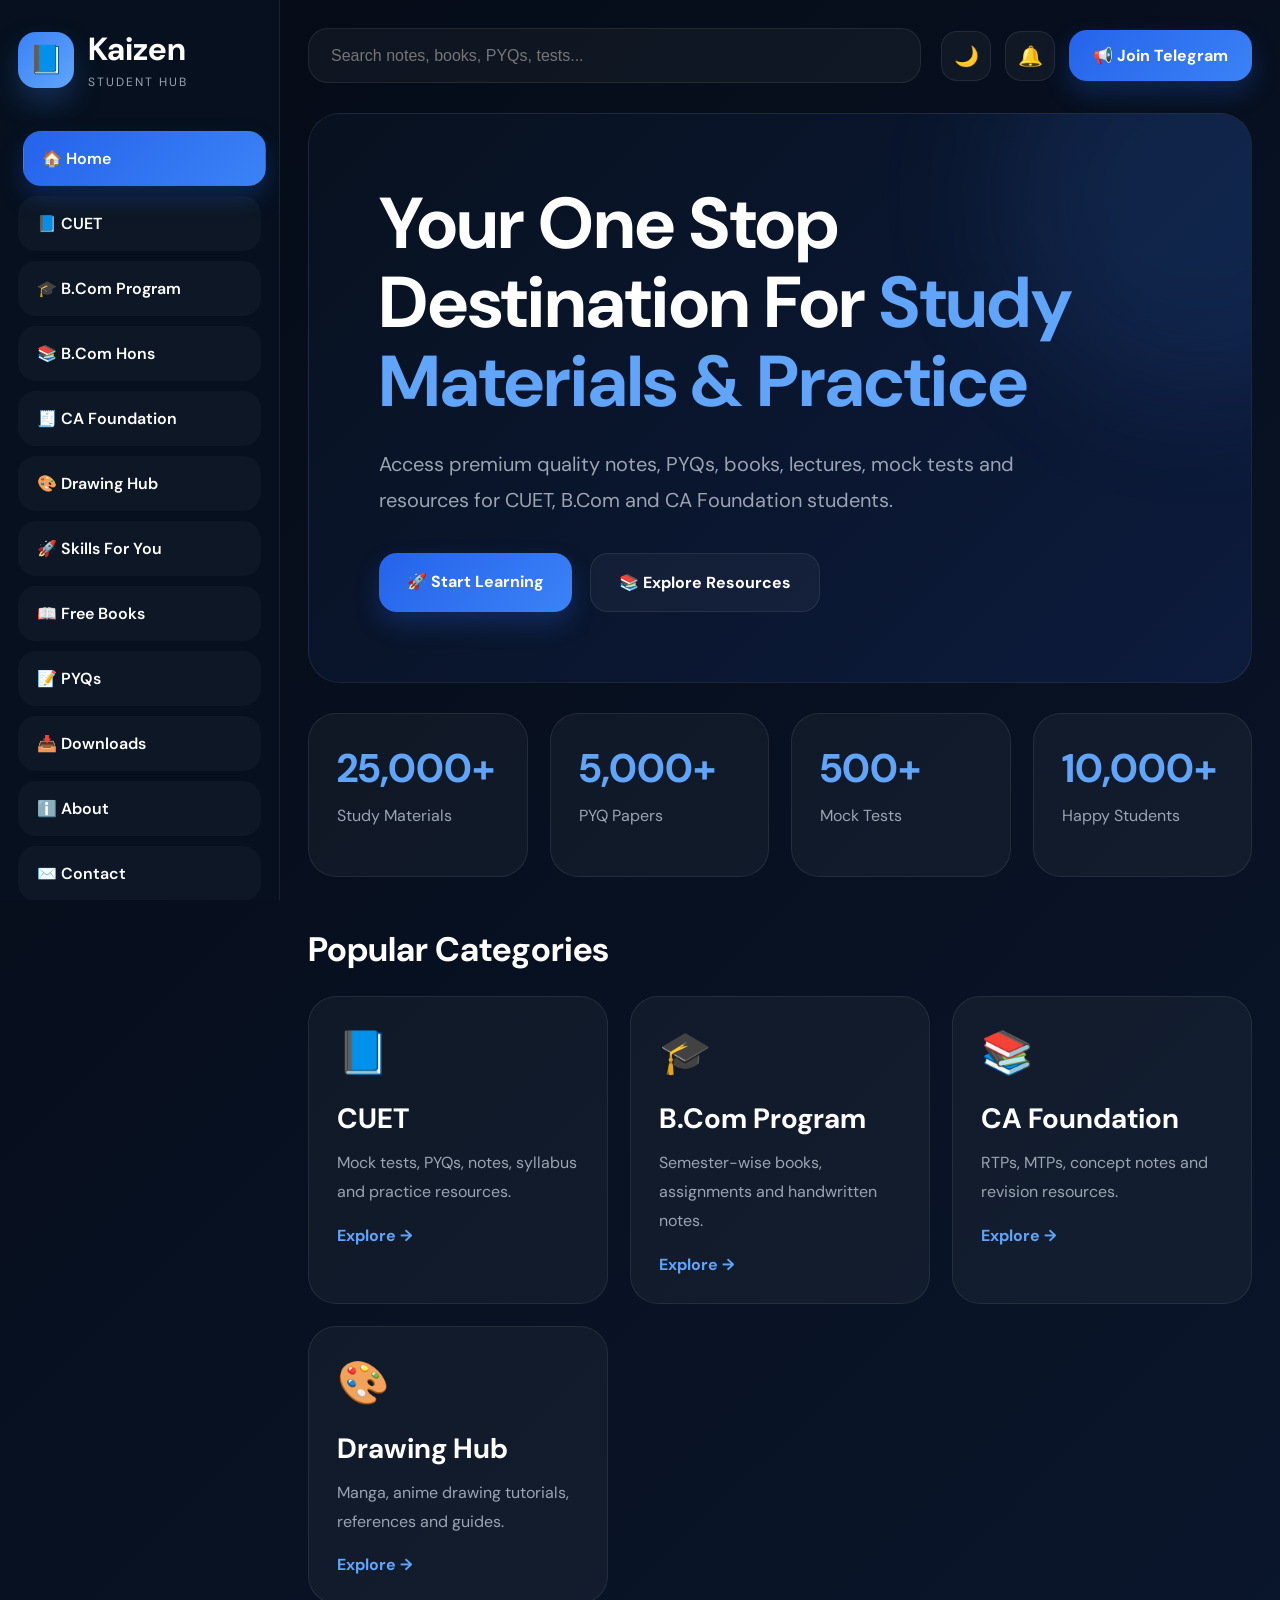
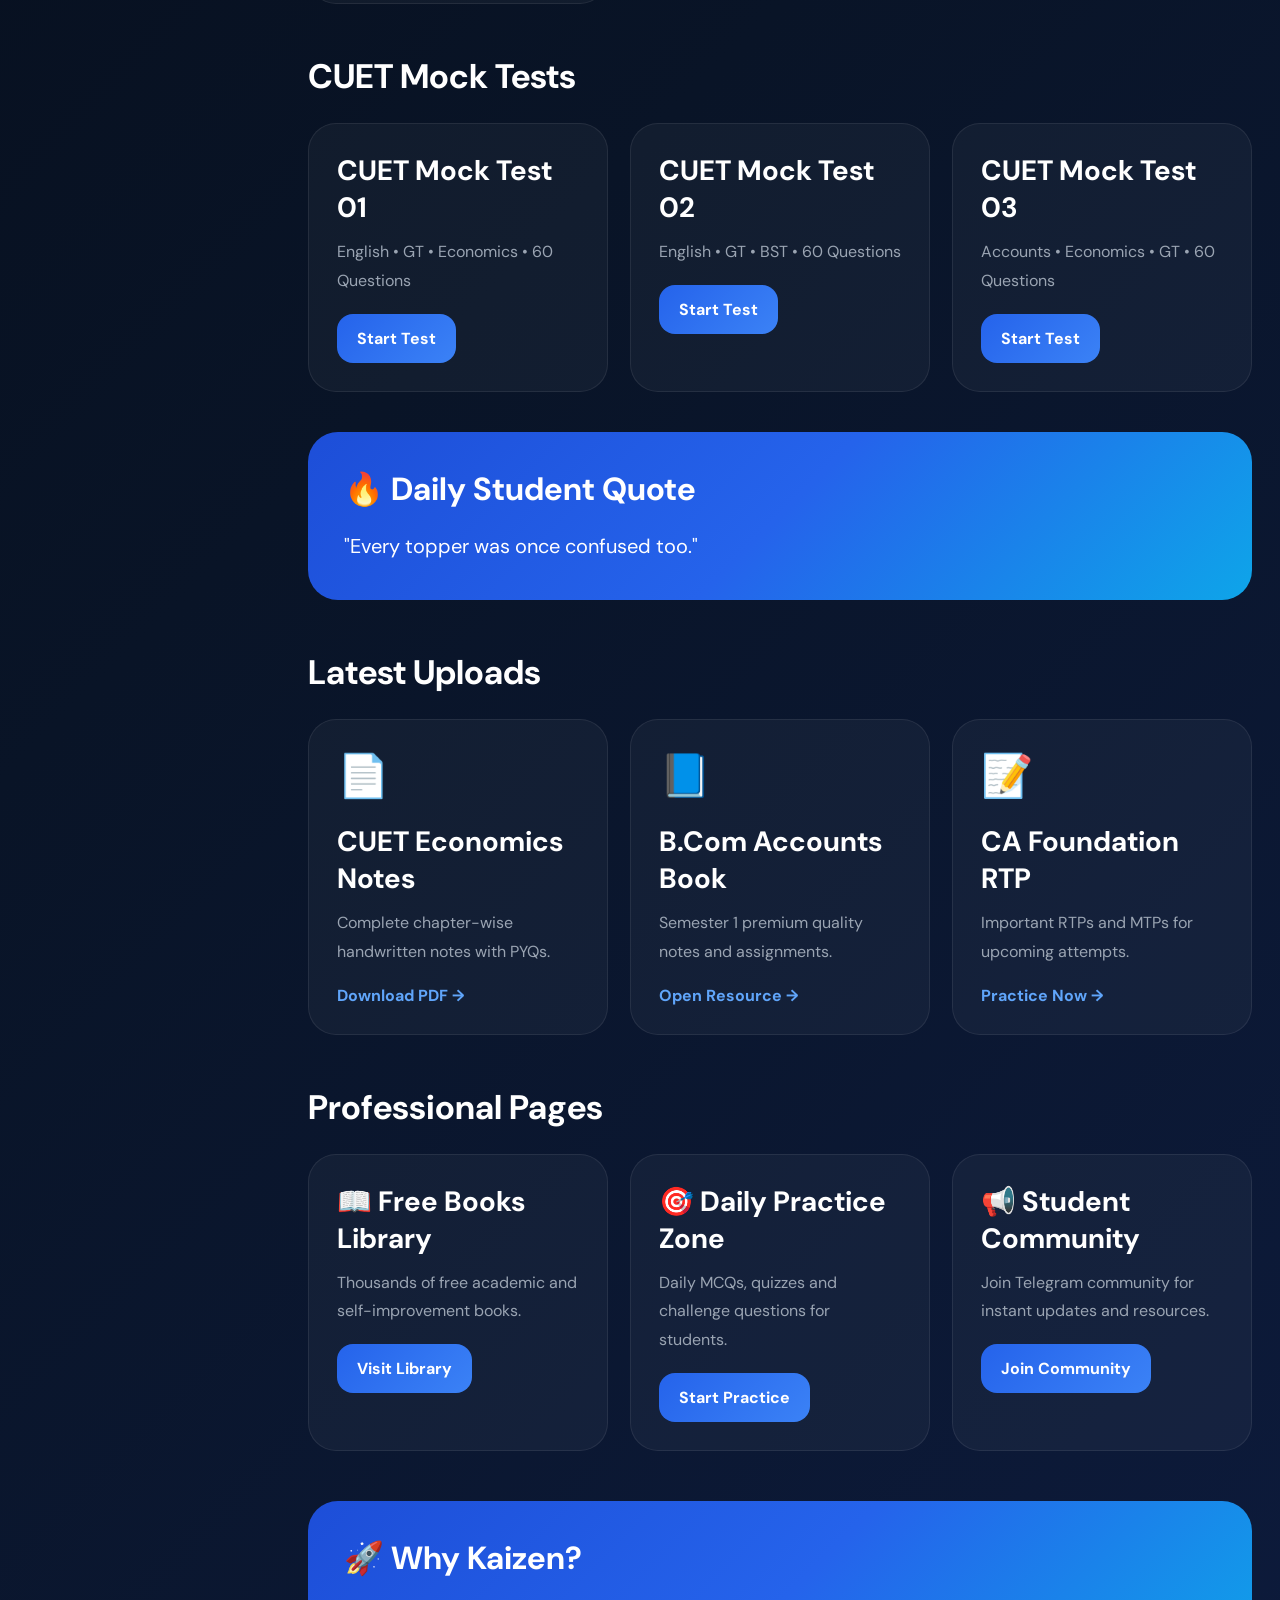
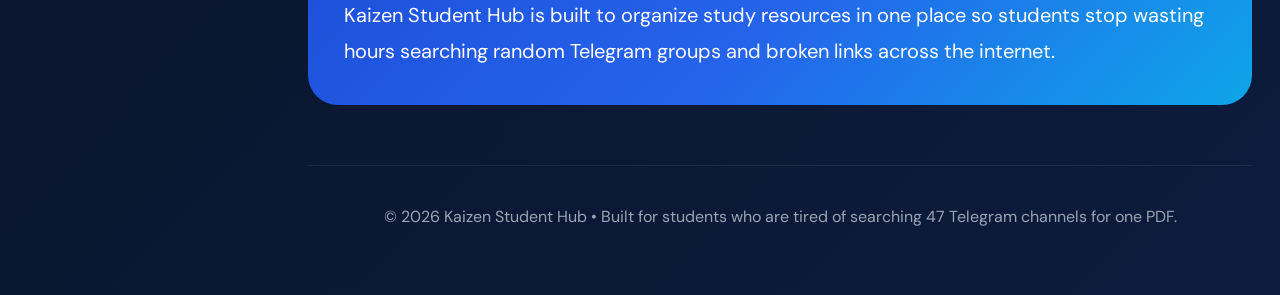
==== index.html @ 7e440ac3 "Add files via upload" ====
<!DOCTYPE html>
<html lang="en">
<head>
<meta charset="UTF-8" />
<meta name="viewport" content="width=device-width, initial-scale=1.0" />
<title>Kaizen Student Hub</title>
<link rel="preconnect" href="https://fonts.googleapis.com">
<link rel="preconnect" href="https://fonts.gstatic.com" crossorigin>
<link href="https://fonts.googleapis.com/css2?family=DM+Sans:wght@400;500;700;800&display=swap" rel="stylesheet">

<style>
:root{
--bg:#07111f;
--bg2:#0d1b3d;
--card:#0d1729;
--text:#ffffff;
--soft:#9aa4b2;
--accent:#3b82f6;
--accent2:#60a5fa;
--border:rgba(255,255,255,0.08);
}
*{
margin:0;
padding:0;
box-sizing:border-box;
}
body{
font-family:'DM Sans',sans-serif;
background:linear-gradient(135deg,#050b16,#091427,#0d1b3d);
color:var(--text);
overflow-x:hidden;
}
a{
text-decoration:none;
color:inherit;
}
.wrapper{
display:flex;
min-height:100vh;
}
.sidebar{
width:280px;
background:rgba(7,17,31,0.95);
backdrop-filter:blur(14px);
padding:28px 18px;
border-right:1px solid var(--border);
position:fixed;
left:0;
top:0;
bottom:0;
overflow-y:auto;
}
.logo{
display:flex;
align-items:center;
gap:14px;
margin-bottom:40px;
}
.logo-icon{
width:56px;
height:56px;
border-radius:18px;
background:linear-gradient(135deg,var(--accent),var(--accent2));
display:flex;
align-items:center;
justify-content:center;
font-size:28px;
box-shadow:0 15px 30px rgba(59,130,246,0.25);
}
.logo h1{
font-size:32px;
}
.logo span{
font-size:12px;
letter-spacing:2px;
color:var(--soft);
}
.menu{
display:flex;
flex-direction:column;
gap:10px;
}
.menu a{
display:flex;
align-items:center;
gap:14px;
padding:16px 18px;
border-radius:18px;
transition:0.3s;
background:rgba(255,255,255,0.03);
border:1px solid transparent;
font-weight:600;
}
.menu a:hover,
.menu a.active{
background:linear-gradient(135deg,#2563eb,#3b82f6);
transform:translateX(5px);
box-shadow:0 12px 25px rgba(37,99,235,0.25);
}
.free-box{
margin-top:40px;
padding:22px;
background:rgba(255,255,255,0.04);
border-radius:24px;
border:1px solid var(--border);
}
.free-box h3{
color:#d7ff66;
margin-bottom:10px;
}
.free-box p{
line-height:1.7;
color:var(--soft);
}
.main{
margin-left:280px;
width:calc(100% - 280px);
padding:28px;
}
.topbar{
display:flex;
align-items:center;
justify-content:space-between;
gap:20px;
margin-bottom:30px;
}
.search-box{
flex:1;
max-width:700px;
background:rgba(255,255,255,0.04);
border:1px solid var(--border);
padding:16px 22px;
border-radius:20px;
}
.search-box input{
width:100%;
background:none;
border:none;
outline:none;
color:white;
font-size:16px;
}
.top-actions{
display:flex;
align-items:center;
gap:14px;
}
.circle-btn{
width:50px;
height:50px;
border-radius:16px;
display:flex;
align-items:center;
justify-content:center;
background:rgba(255,255,255,0.04);
border:1px solid var(--border);
font-size:20px;
}
.telegram-btn{
padding:15px 24px;
border-radius:18px;
background:linear-gradient(135deg,#2563eb,#3b82f6);
font-weight:700;
box-shadow:0 12px 25px rgba(37,99,235,0.25);
}
.hero{
position:relative;
overflow:hidden;
padding:70px;
border-radius:32px;
background:linear-gradient(135deg,#07111f,#0d1b3d);
border:1px solid var(--border);
margin-bottom:30px;
}
.hero::before{
content:'';
position:absolute;
width:400px;
height:400px;
border-radius:50%;
background:rgba(59,130,246,0.12);
right:-150px;
top:-120px;
filter:blur(60px);
}
.hero h2{
font-size:72px;
line-height:1.1;
max-width:850px;
margin-bottom:24px;
position:relative;
}
.hero h2 span{
color:var(--accent2);
}
.hero p{
font-size:20px;
line-height:1.8;
max-width:720px;
color:var(--soft);
margin-bottom:35px;
position:relative;
}
.hero-buttons{
display:flex;
gap:18px;
flex-wrap:wrap;
position:relative;
}
.hero-buttons a{
padding:18px 28px;
border-radius:18px;
font-weight:700;
}
.primary-btn{
background:linear-gradient(135deg,#2563eb,#3b82f6);
box-shadow:0 12px 25px rgba(37,99,235,0.25);
}
.secondary-btn{
border:1px solid var(--border);
background:rgba(255,255,255,0.04);
}
.stats,
.card-grid,
.test-grid{
display:grid;
gap:22px;
margin-bottom:40px;
}
.stats{
grid-template-columns:repeat(auto-fit,minmax(200px,1fr));
}
.card-grid{
grid-template-columns:repeat(auto-fit,minmax(260px,1fr));
}
.test-grid{
grid-template-columns:repeat(auto-fit,minmax(280px,1fr));
}
.stat-card,
.card,
.test-card{
background:rgba(255,255,255,0.04);
border-radius:28px;
padding:28px;
border:1px solid var(--border);
transition:0.3s;
}
.card:hover,
.test-card:hover,
.stat-card:hover{
transform:translateY(-6px);
}
.stat-card h3{
font-size:40px;
margin-bottom:8px;
color:var(--accent2);
}
.section-title{
font-size:34px;
margin:50px 0 24px;
}
.card-icon{
font-size:42px;
margin-bottom:20px;
}
.card h3,
.test-card h4{
font-size:28px;
margin-bottom:12px;
}
.card p,
.test-card p,
.stat-card p{
line-height:1.8;
color:var(--soft);
margin-bottom:18px;
}
.card a,
.start-btn{
color:var(--accent2);
font-weight:700;
}
.start-btn{
display:inline-block;
padding:14px 20px;
border-radius:16px;
background:linear-gradient(135deg,#2563eb,#3b82f6);
color:white;
}
.quote-box{
margin-top:40px;
padding:36px;
border-radius:30px;
background:linear-gradient(135deg,#1d4ed8,#2563eb,#0ea5e9);
animation:gradientMove 8s infinite alternate;
}
.quote-box h3{
font-size:32px;
margin-bottom:18px;
}
.quote-box p{
font-size:20px;
line-height:1.8;
max-width:900px;
}
@keyframes gradientMove{
0%{filter:hue-rotate(0deg)}
100%{filter:hue-rotate(40deg)}
}
.footer{
margin-top:60px;
padding:40px;
text-align:center;
color:var(--soft);
border-top:1px solid var(--border);
}
@media(max-width:1100px){
.sidebar{
transform:translateX(-100%);
}
.main{
margin-left:0;
width:100%;
}
.hero h2{
font-size:48px;
}
}
@media(max-width:768px){
.main{
padding:18px;
}
.hero{
padding:40px 28px;
}
.hero h2{
font-size:38px;
}
.hero p{
font-size:16px;
}
.topbar{
flex-direction:column;
align-items:stretch;
}
.hero-buttons{
flex-direction:column;
}
}
</style>
</head>
<body>
<div class="wrapper">
<aside class="sidebar">
<div class="logo">
<div class="logo-icon">📘</div>
<div>
<h1>Kaizen</h1>
<span>STUDENT HUB</span>
</div>
</div>
<nav class="menu">
<a href="#" class="active">🏠 Home</a>
<a href="#">📘 CUET</a>
<a href="#">🎓 B.Com Program</a>
<a href="#">📚 B.Com Hons</a>
<a href="#">🧾 CA Foundation</a>
<a href="#">🎨 Drawing Hub</a>
<a href="#">🚀 Skills For You</a>
<a href="#">📖 Free Books</a>
<a href="#">📝 PYQs</a>
<a href="#">📥 Downloads</a>
<a href="#">ℹ️ About</a>
<a href="#">✉️ Contact</a>
</nav>
<div class="free-box">
<h3>🏆 100% Free</h3>
<p>
No premium traps. No fake VIP memberships. Just useful study materials for students trying to survive academia.
</p>
</div>
</aside>
<main class="main">
<div class="topbar">
<div class="search-box">
<input type="text" placeholder="Search notes, books, PYQs, tests...">
</div>
<div class="top-actions">
<div class="circle-btn">🌙</div>
<div class="circle-btn">🔔</div>
<a href="#" class="telegram-btn">📢 Join Telegram</a>
</div>
</div>
<section class="hero">
<h2>
Your One Stop Destination For <span>Study Materials & Practice</span>
</h2>
<p>
Access premium quality notes, PYQs, books, lectures, mock tests and resources for CUET, B.Com and CA Foundation students.
</p>
<div class="hero-buttons">
<a href="#" class="primary-btn">🚀 Start Learning</a>
<a href="#" class="secondary-btn">📚 Explore Resources</a>
</div>
</section>
<section class="stats">
<div class="stat-card">
<h3>25,000+</h3>
<p>Study Materials</p>
</div>
<div class="stat-card">
<h3>5,000+</h3>
<p>PYQ Papers</p>
</div>
<div class="stat-card">
<h3>500+</h3>
<p>Mock Tests</p>
</div>
<div class="stat-card">
<h3>10,000+</h3>
<p>Happy Students</p>
</div>
</section>
<h2 class="section-title">Popular Categories</h2>
<section class="card-grid">
<div class="card">
<div class="card-icon">📘</div>
<h3>CUET</h3>
<p>Mock tests, PYQs, notes, syllabus and practice resources.</p>
<a href="#">Explore →</a>
</div>
<div class="card">
<div class="card-icon">🎓</div>
<h3>B.Com Program</h3>
<p>Semester-wise books, assignments and handwritten notes.</p>
<a href="#">Explore →</a>
</div>
<div class="card">
<div class="card-icon">📚</div>
<h3>CA Foundation</h3>
<p>RTPs, MTPs, concept notes and revision resources.</p>
<a href="#">Explore →</a>
</div>
<div class="card">
<div class="card-icon">🎨</div>
<h3>Drawing Hub</h3>
<p>Manga, anime drawing tutorials, references and guides.</p>
<a href="#">Explore →</a>
</div>
</section>
<h2 class="section-title">CUET Mock Tests</h2>
<section class="test-grid">
<div class="test-card">
<h4>CUET Mock Test 01</h4>
<p>English • GT • Economics • 60 Questions</p>
<a href="#" class="start-btn">Start Test</a>
</div>
<div class="test-card">
<h4>CUET Mock Test 02</h4>
<p>English • GT • BST • 60 Questions</p>
<a href="#" class="start-btn">Start Test</a>
</div>
<div class="test-card">
<h4>CUET Mock Test 03</h4>
<p>Accounts • Economics • GT • 60 Questions</p>
<a href="#" class="start-btn">Start Test</a>
</div>
</section>
<section class="quote-box">
<h3>🔥 Daily Student Quote</h3>
<p id="quoteText">
Loading quote...
</p>
</section>
<h2 class="section-title">Latest Uploads</h2>
<section class="card-grid">
<div class="card">
<div class="card-icon">📄</div>
<h3>CUET Economics Notes</h3>
<p>Complete chapter-wise handwritten notes with PYQs.</p>
<a href="#">Download PDF →</a>
</div>
<div class="card">
<div class="card-icon">📘</div>
<h3>B.Com Accounts Book</h3>
<p>Semester 1 premium quality notes and assignments.</p>
<a href="#">Open Resource →</a>
</div>
<div class="card">
<div class="card-icon">📝</div>
<h3>CA Foundation RTP</h3>
<p>Important RTPs and MTPs for upcoming attempts.</p>
<a href="#">Practice Now →</a>
</div>
</section>
<h2 class="section-title">Professional Pages</h2>
<section class="test-grid">
<div class="test-card">
<h4>📖 Free Books Library</h4>
<p>Thousands of free academic and self-improvement books.</p>
<a href="#" class="start-btn">Visit Library</a>
</div>
<div class="test-card">
<h4>🎯 Daily Practice Zone</h4>
<p>Daily MCQs, quizzes and challenge questions for students.</p>
<a href="#" class="start-btn">Start Practice</a>
</div>
<div class="test-card">
<h4>📢 Student Community</h4>
<p>Join Telegram community for instant updates and resources.</p>
<a href="#" class="start-btn">Join Community</a>
</div>
</section>
<section class="quote-box" style="margin-top:50px;">
<h3>🚀 Why Kaizen?</h3>
<p>
Kaizen Student Hub is built to organize study resources in one place so students stop wasting hours searching random Telegram groups and broken links across the internet.
</p>
</section>
<footer class="footer">
© 2026 Kaizen Student Hub • Built for students who are tired of searching 47 Telegram channels for one PDF.
</footer>
</main>
</div>
<script>
const studentQuotes = [
"Discipline is choosing what you want most over what you want now.",
"Consistency beats talent when talent becomes lazy.",
"Study now so future you can breathe peacefully.",
"Every topper was once confused too.",
"Small progress every day creates massive results."
];
const randomQuote = studentQuotes[Math.floor(Math.random() * studentQuotes.length)];
const quoteElement = document.getElementById('quoteText');
if(quoteElement){
quoteElement.innerText = '"' + randomQuote + '"';
}
console.log('Kaizen Student Hub loaded successfully');
</script>
</body>
</html>
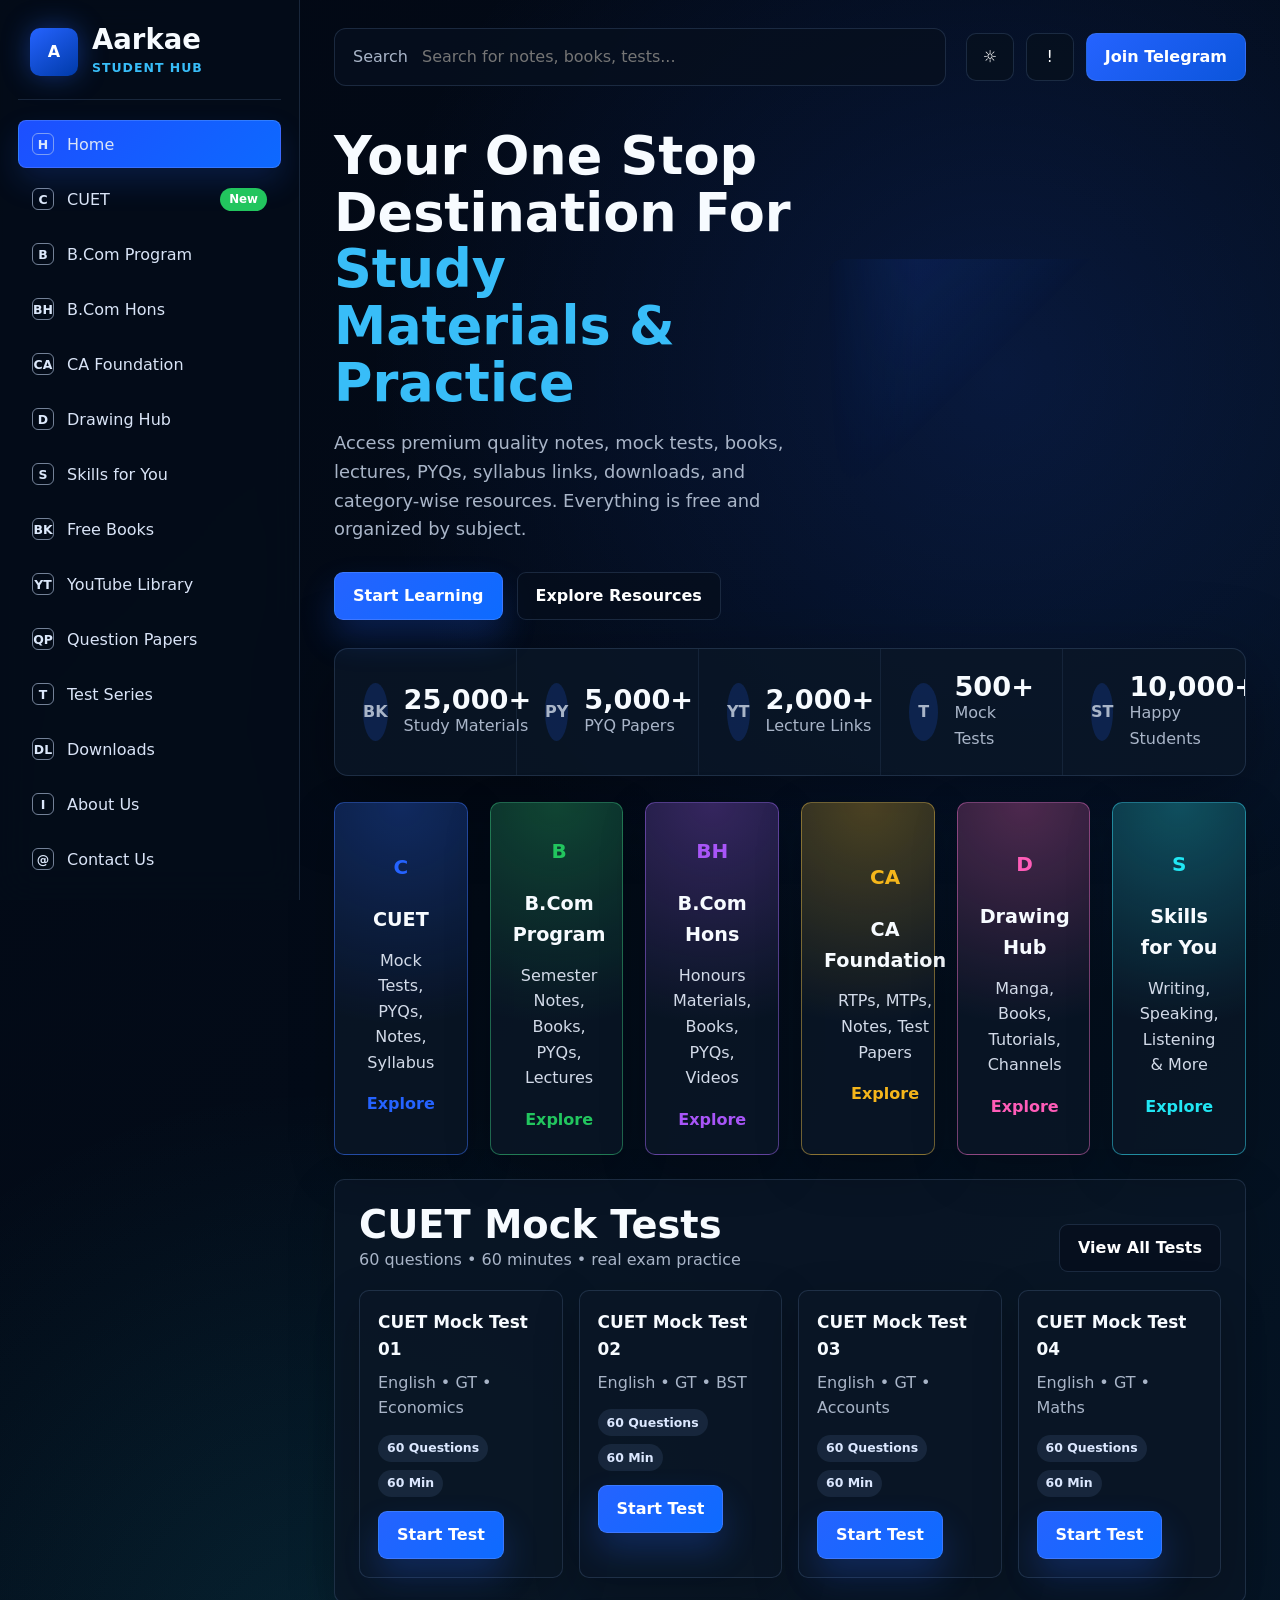
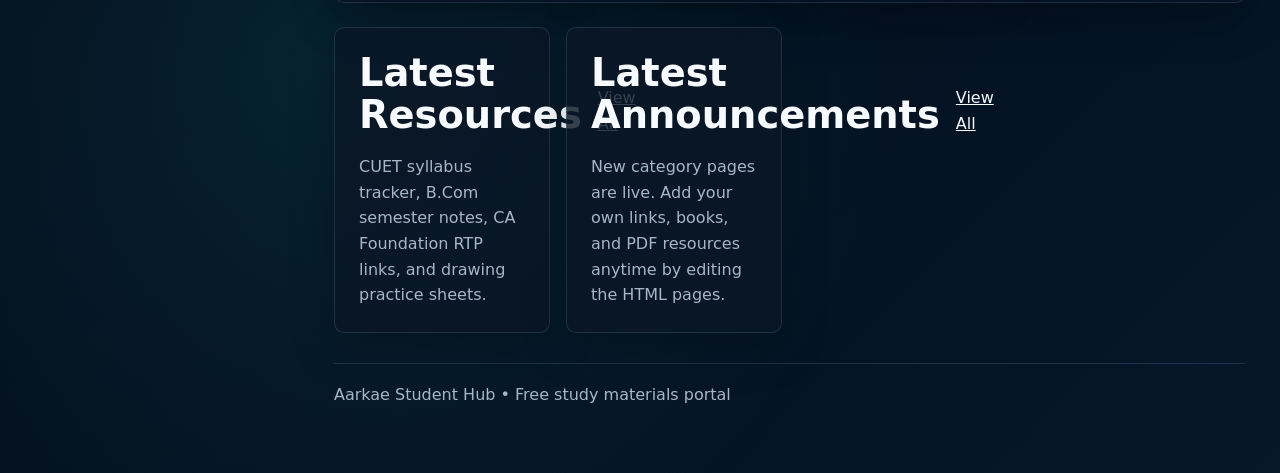
==== commit 9507de6c: "Add files via upload updated site" ====
--- a/index.html
+++ b/index.html
@@ -1,541 +1,89 @@
-<!DOCTYPE html>
-<html lang="en">
-<head>
-<meta charset="UTF-8" />
-<meta name="viewport" content="width=device-width, initial-scale=1.0" />
-<title>Kaizen Student Hub</title>
-<link rel="preconnect" href="https://fonts.googleapis.com">
-<link rel="preconnect" href="https://fonts.gstatic.com" crossorigin>
-<link href="https://fonts.googleapis.com/css2?family=DM+Sans:wght@400;500;700;800&display=swap" rel="stylesheet">
-
-<style>
-:root{
---bg:#07111f;
---bg2:#0d1b3d;
---card:#0d1729;
---text:#ffffff;
---soft:#9aa4b2;
---accent:#3b82f6;
---accent2:#60a5fa;
---border:rgba(255,255,255,0.08);
-}
-*{
-margin:0;
-padding:0;
-box-sizing:border-box;
-}
-body{
-font-family:'DM Sans',sans-serif;
-background:linear-gradient(135deg,#050b16,#091427,#0d1b3d);
-color:var(--text);
-overflow-x:hidden;
-}
-a{
-text-decoration:none;
-color:inherit;
-}
-.wrapper{
-display:flex;
-min-height:100vh;
-}
-.sidebar{
-width:280px;
-background:rgba(7,17,31,0.95);
-backdrop-filter:blur(14px);
-padding:28px 18px;
-border-right:1px solid var(--border);
-position:fixed;
-left:0;
-top:0;
-bottom:0;
-overflow-y:auto;
-}
-.logo{
-display:flex;
-align-items:center;
-gap:14px;
-margin-bottom:40px;
-}
-.logo-icon{
-width:56px;
-height:56px;
-border-radius:18px;
-background:linear-gradient(135deg,var(--accent),var(--accent2));
-display:flex;
-align-items:center;
-justify-content:center;
-font-size:28px;
-box-shadow:0 15px 30px rgba(59,130,246,0.25);
-}
-.logo h1{
-font-size:32px;
-}
-.logo span{
-font-size:12px;
-letter-spacing:2px;
-color:var(--soft);
-}
-.menu{
-display:flex;
-flex-direction:column;
-gap:10px;
-}
-.menu a{
-display:flex;
-align-items:center;
-gap:14px;
-padding:16px 18px;
-border-radius:18px;
-transition:0.3s;
-background:rgba(255,255,255,0.03);
-border:1px solid transparent;
-font-weight:600;
-}
-.menu a:hover,
-.menu a.active{
-background:linear-gradient(135deg,#2563eb,#3b82f6);
-transform:translateX(5px);
-box-shadow:0 12px 25px rgba(37,99,235,0.25);
-}
-.free-box{
-margin-top:40px;
-padding:22px;
-background:rgba(255,255,255,0.04);
-border-radius:24px;
-border:1px solid var(--border);
-}
-.free-box h3{
-color:#d7ff66;
-margin-bottom:10px;
-}
-.free-box p{
-line-height:1.7;
-color:var(--soft);
-}
-.main{
-margin-left:280px;
-width:calc(100% - 280px);
-padding:28px;
-}
-.topbar{
-display:flex;
-align-items:center;
-justify-content:space-between;
-gap:20px;
-margin-bottom:30px;
-}
-.search-box{
-flex:1;
-max-width:700px;
-background:rgba(255,255,255,0.04);
-border:1px solid var(--border);
-padding:16px 22px;
-border-radius:20px;
-}
-.search-box input{
-width:100%;
-background:none;
-border:none;
-outline:none;
-color:white;
-font-size:16px;
-}
-.top-actions{
-display:flex;
-align-items:center;
-gap:14px;
-}
-.circle-btn{
-width:50px;
-height:50px;
-border-radius:16px;
-display:flex;
-align-items:center;
-justify-content:center;
-background:rgba(255,255,255,0.04);
-border:1px solid var(--border);
-font-size:20px;
-}
-.telegram-btn{
-padding:15px 24px;
-border-radius:18px;
-background:linear-gradient(135deg,#2563eb,#3b82f6);
-font-weight:700;
-box-shadow:0 12px 25px rgba(37,99,235,0.25);
-}
-.hero{
-position:relative;
-overflow:hidden;
-padding:70px;
-border-radius:32px;
-background:linear-gradient(135deg,#07111f,#0d1b3d);
-border:1px solid var(--border);
-margin-bottom:30px;
-}
-.hero::before{
-content:'';
-position:absolute;
-width:400px;
-height:400px;
-border-radius:50%;
-background:rgba(59,130,246,0.12);
-right:-150px;
-top:-120px;
-filter:blur(60px);
-}
-.hero h2{
-font-size:72px;
-line-height:1.1;
-max-width:850px;
-margin-bottom:24px;
-position:relative;
-}
-.hero h2 span{
-color:var(--accent2);
-}
-.hero p{
-font-size:20px;
-line-height:1.8;
-max-width:720px;
-color:var(--soft);
-margin-bottom:35px;
-position:relative;
-}
-.hero-buttons{
-display:flex;
-gap:18px;
-flex-wrap:wrap;
-position:relative;
-}
-.hero-buttons a{
-padding:18px 28px;
-border-radius:18px;
-font-weight:700;
-}
-.primary-btn{
-background:linear-gradient(135deg,#2563eb,#3b82f6);
-box-shadow:0 12px 25px rgba(37,99,235,0.25);
-}
-.secondary-btn{
-border:1px solid var(--border);
-background:rgba(255,255,255,0.04);
-}
-.stats,
-.card-grid,
-.test-grid{
-display:grid;
-gap:22px;
-margin-bottom:40px;
-}
-.stats{
-grid-template-columns:repeat(auto-fit,minmax(200px,1fr));
-}
-.card-grid{
-grid-template-columns:repeat(auto-fit,minmax(260px,1fr));
-}
-.test-grid{
-grid-template-columns:repeat(auto-fit,minmax(280px,1fr));
-}
-.stat-card,
-.card,
-.test-card{
-background:rgba(255,255,255,0.04);
-border-radius:28px;
-padding:28px;
-border:1px solid var(--border);
-transition:0.3s;
-}
-.card:hover,
-.test-card:hover,
-.stat-card:hover{
-transform:translateY(-6px);
-}
-.stat-card h3{
-font-size:40px;
-margin-bottom:8px;
-color:var(--accent2);
-}
-.section-title{
-font-size:34px;
-margin:50px 0 24px;
-}
-.card-icon{
-font-size:42px;
-margin-bottom:20px;
-}
-.card h3,
-.test-card h4{
-font-size:28px;
-margin-bottom:12px;
-}
-.card p,
-.test-card p,
-.stat-card p{
-line-height:1.8;
-color:var(--soft);
-margin-bottom:18px;
-}
-.card a,
-.start-btn{
-color:var(--accent2);
-font-weight:700;
-}
-.start-btn{
-display:inline-block;
-padding:14px 20px;
-border-radius:16px;
-background:linear-gradient(135deg,#2563eb,#3b82f6);
-color:white;
-}
-.quote-box{
-margin-top:40px;
-padding:36px;
-border-radius:30px;
-background:linear-gradient(135deg,#1d4ed8,#2563eb,#0ea5e9);
-animation:gradientMove 8s infinite alternate;
-}
-.quote-box h3{
-font-size:32px;
-margin-bottom:18px;
-}
-.quote-box p{
-font-size:20px;
-line-height:1.8;
-max-width:900px;
-}
-@keyframes gradientMove{
-0%{filter:hue-rotate(0deg)}
-100%{filter:hue-rotate(40deg)}
-}
-.footer{
-margin-top:60px;
-padding:40px;
-text-align:center;
-color:var(--soft);
-border-top:1px solid var(--border);
-}
-@media(max-width:1100px){
-.sidebar{
-transform:translateX(-100%);
-}
-.main{
-margin-left:0;
-width:100%;
-}
-.hero h2{
-font-size:48px;
-}
-}
-@media(max-width:768px){
-.main{
-padding:18px;
-}
-.hero{
-padding:40px 28px;
-}
-.hero h2{
-font-size:38px;
-}
-.hero p{
-font-size:16px;
-}
-.topbar{
-flex-direction:column;
-align-items:stretch;
-}
-.hero-buttons{
-flex-direction:column;
-}
-}
-</style>
-</head>
-<body>
-<div class="wrapper">
-<aside class="sidebar">
-<div class="logo">
-<div class="logo-icon">📘</div>
-<div>
-<h1>Kaizen</h1>
-<span>STUDENT HUB</span>
-</div>
-</div>
-<nav class="menu">
-<a href="#" class="active">🏠 Home</a>
-<a href="#">📘 CUET</a>
-<a href="#">🎓 B.Com Program</a>
-<a href="#">📚 B.Com Hons</a>
-<a href="#">🧾 CA Foundation</a>
-<a href="#">🎨 Drawing Hub</a>
-<a href="#">🚀 Skills For You</a>
-<a href="#">📖 Free Books</a>
-<a href="#">📝 PYQs</a>
-<a href="#">📥 Downloads</a>
-<a href="#">ℹ️ About</a>
-<a href="#">✉️ Contact</a>
-</nav>
-<div class="free-box">
-<h3>🏆 100% Free</h3>
-<p>
-No premium traps. No fake VIP memberships. Just useful study materials for students trying to survive academia.
-</p>
-</div>
-</aside>
-<main class="main">
-<div class="topbar">
-<div class="search-box">
-<input type="text" placeholder="Search notes, books, PYQs, tests...">
-</div>
-<div class="top-actions">
-<div class="circle-btn">🌙</div>
-<div class="circle-btn">🔔</div>
-<a href="#" class="telegram-btn">📢 Join Telegram</a>
-</div>
-</div>
-<section class="hero">
-<h2>
-Your One Stop Destination For <span>Study Materials & Practice</span>
-</h2>
-<p>
-Access premium quality notes, PYQs, books, lectures, mock tests and resources for CUET, B.Com and CA Foundation students.
-</p>
-<div class="hero-buttons">
-<a href="#" class="primary-btn">🚀 Start Learning</a>
-<a href="#" class="secondary-btn">📚 Explore Resources</a>
-</div>
-</section>
-<section class="stats">
-<div class="stat-card">
-<h3>25,000+</h3>
-<p>Study Materials</p>
-</div>
-<div class="stat-card">
-<h3>5,000+</h3>
-<p>PYQ Papers</p>
-</div>
-<div class="stat-card">
-<h3>500+</h3>
-<p>Mock Tests</p>
-</div>
-<div class="stat-card">
-<h3>10,000+</h3>
-<p>Happy Students</p>
-</div>
-</section>
-<h2 class="section-title">Popular Categories</h2>
-<section class="card-grid">
-<div class="card">
-<div class="card-icon">📘</div>
-<h3>CUET</h3>
-<p>Mock tests, PYQs, notes, syllabus and practice resources.</p>
-<a href="#">Explore →</a>
-</div>
-<div class="card">
-<div class="card-icon">🎓</div>
-<h3>B.Com Program</h3>
-<p>Semester-wise books, assignments and handwritten notes.</p>
-<a href="#">Explore →</a>
-</div>
-<div class="card">
-<div class="card-icon">📚</div>
-<h3>CA Foundation</h3>
-<p>RTPs, MTPs, concept notes and revision resources.</p>
-<a href="#">Explore →</a>
-</div>
-<div class="card">
-<div class="card-icon">🎨</div>
-<h3>Drawing Hub</h3>
-<p>Manga, anime drawing tutorials, references and guides.</p>
-<a href="#">Explore →</a>
-</div>
-</section>
-<h2 class="section-title">CUET Mock Tests</h2>
-<section class="test-grid">
-<div class="test-card">
-<h4>CUET Mock Test 01</h4>
-<p>English • GT • Economics • 60 Questions</p>
-<a href="#" class="start-btn">Start Test</a>
-</div>
-<div class="test-card">
-<h4>CUET Mock Test 02</h4>
-<p>English • GT • BST • 60 Questions</p>
-<a href="#" class="start-btn">Start Test</a>
-</div>
-<div class="test-card">
-<h4>CUET Mock Test 03</h4>
-<p>Accounts • Economics • GT • 60 Questions</p>
-<a href="#" class="start-btn">Start Test</a>
-</div>
-</section>
-<section class="quote-box">
-<h3>🔥 Daily Student Quote</h3>
-<p id="quoteText">
-Loading quote...
-</p>
-</section>
-<h2 class="section-title">Latest Uploads</h2>
-<section class="card-grid">
-<div class="card">
-<div class="card-icon">📄</div>
-<h3>CUET Economics Notes</h3>
-<p>Complete chapter-wise handwritten notes with PYQs.</p>
-<a href="#">Download PDF →</a>
-</div>
-<div class="card">
-<div class="card-icon">📘</div>
-<h3>B.Com Accounts Book</h3>
-<p>Semester 1 premium quality notes and assignments.</p>
-<a href="#">Open Resource →</a>
-</div>
-<div class="card">
-<div class="card-icon">📝</div>
-<h3>CA Foundation RTP</h3>
-<p>Important RTPs and MTPs for upcoming attempts.</p>
-<a href="#">Practice Now →</a>
-</div>
-</section>
-<h2 class="section-title">Professional Pages</h2>
-<section class="test-grid">
-<div class="test-card">
-<h4>📖 Free Books Library</h4>
-<p>Thousands of free academic and self-improvement books.</p>
-<a href="#" class="start-btn">Visit Library</a>
-</div>
-<div class="test-card">
-<h4>🎯 Daily Practice Zone</h4>
-<p>Daily MCQs, quizzes and challenge questions for students.</p>
-<a href="#" class="start-btn">Start Practice</a>
-</div>
-<div class="test-card">
-<h4>📢 Student Community</h4>
-<p>Join Telegram community for instant updates and resources.</p>
-<a href="#" class="start-btn">Join Community</a>
-</div>
-</section>
-<section class="quote-box" style="margin-top:50px;">
-<h3>🚀 Why Kaizen?</h3>
-<p>
-Kaizen Student Hub is built to organize study resources in one place so students stop wasting hours searching random Telegram groups and broken links across the internet.
-</p>
-</section>
-<footer class="footer">
-© 2026 Kaizen Student Hub • Built for students who are tired of searching 47 Telegram channels for one PDF.
-</footer>
-</main>
-</div>
-<script>
-const studentQuotes = [
-"Discipline is choosing what you want most over what you want now.",
-"Consistency beats talent when talent becomes lazy.",
-"Study now so future you can breathe peacefully.",
-"Every topper was once confused too.",
-"Small progress every day creates massive results."
-];
-const randomQuote = studentQuotes[Math.floor(Math.random() * studentQuotes.length)];
-const quoteElement = document.getElementById('quoteText');
-if(quoteElement){
-quoteElement.innerText = '"' + randomQuote + '"';
-}
-console.log('Kaizen Student Hub loaded successfully');
-</script>
-</body>
-</html>
+<!doctype html>
+<html lang="en">
+<head>
+  <meta charset="utf-8">
+  <meta name="viewport" content="width=device-width, initial-scale=1">
+  <title>Aarkae Student Hub | Study Materials & Practice</title>
+  <meta name="description" content="Free study materials, books, PYQs, mock tests, YouTube lectures, and downloads for CUET, B.Com, CA Foundation, drawing, and skill learning.">
+  <link rel="stylesheet" href="styles.css">
+</head>
+<body>
+  <div class="layout">
+    <aside class="sidebar">
+      <a class="brand" href="index.html"><span class="brand-mark">A</span><span><span class="brand-title">Aarkae</span><span class="brand-subtitle">Student Hub</span></span></a>
+      <nav class="nav-list" aria-label="Main navigation">
+        <a class="nav-item active" href="index.html"><span class="nav-icon">H</span>Home</a>
+        <a class="nav-item" href="cuet.html"><span class="nav-icon">C</span>CUET <span class="tag">New</span></a>
+        <a class="nav-item" href="bcom-program.html"><span class="nav-icon">B</span>B.Com Program</a>
+        <a class="nav-item" href="bcom-hons.html"><span class="nav-icon">BH</span>B.Com Hons</a>
+        <a class="nav-item" href="ca-foundation.html"><span class="nav-icon">CA</span>CA Foundation</a>
+        <a class="nav-item" href="drawing-hub.html"><span class="nav-icon">D</span>Drawing Hub</a>
+        <a class="nav-item" href="skills.html"><span class="nav-icon">S</span>Skills for You</a>
+        <a class="nav-item" href="free-books.html"><span class="nav-icon">BK</span>Free Books</a>
+        <a class="nav-item" href="youtube-library.html"><span class="nav-icon">YT</span>YouTube Library</a>
+        <a class="nav-item" href="question-papers.html"><span class="nav-icon">QP</span>Question Papers</a>
+        <a class="nav-item" href="test-series.html"><span class="nav-icon">T</span>Test Series</a>
+        <a class="nav-item" href="downloads.html"><span class="nav-icon">DL</span>Downloads</a>
+        <a class="nav-item" href="about.html"><span class="nav-icon">I</span>About Us</a>
+        <a class="nav-item" href="contact.html"><span class="nav-icon">@</span>Contact Us</a>
+      </nav>
+      <div class="free-card"><strong>100% Free</strong><p>No premium. No cost. Just quality education.</p></div>
+    </aside>
+
+    <main class="main">
+      <header class="topbar">
+        <label class="search"><span>Search</span><input data-page-search type="search" placeholder="Search for notes, books, tests..."></label>
+        <div class="top-actions"><button class="icon-button" type="button">☼</button><button class="icon-button" type="button">!</button><a class="telegram" href="https://t.me/" target="_blank" rel="noopener">Join Telegram</a></div>
+      </header>
+
+      <section class="hero">
+        <div>
+          <h1>Your One Stop Destination For <span>Study Materials & Practice</span></h1>
+          <p>Access premium quality notes, mock tests, books, lectures, PYQs, syllabus links, downloads, and category-wise resources. Everything is free and organized by subject.</p>
+          <div class="actions"><a class="button primary" href="cuet.html">Start Learning</a><a class="button ghost" href="downloads.html">Explore Resources</a></div>
+        </div>
+        <div class="hero-visual" aria-hidden="true"></div>
+      </section>
+
+      <section class="stats" aria-label="Site statistics">
+        <div class="stat"><span class="bubble">BK</span><div><strong>25,000+</strong><span>Study Materials</span></div></div>
+        <div class="stat"><span class="bubble">PY</span><div><strong>5,000+</strong><span>PYQ Papers</span></div></div>
+        <div class="stat"><span class="bubble">YT</span><div><strong>2,000+</strong><span>Lecture Links</span></div></div>
+        <div class="stat"><span class="bubble">T</span><div><strong>500+</strong><span>Mock Tests</span></div></div>
+        <div class="stat"><span class="bubble">ST</span><div><strong>10,000+</strong><span>Happy Students</span></div></div>
+      </section>
+
+      <section class="section">
+        <div class="category-grid">
+          <a class="category-card blue" href="cuet.html"><span class="category-icon">C</span><h3>CUET</h3><p>Mock Tests, PYQs, Notes, Syllabus</p><span class="explore">Explore</span></a>
+          <a class="category-card green" href="bcom-program.html"><span class="category-icon">B</span><h3>B.Com Program</h3><p>Semester Notes, Books, PYQs, Lectures</p><span class="explore">Explore</span></a>
+          <a class="category-card purple" href="bcom-hons.html"><span class="category-icon">BH</span><h3>B.Com Hons</h3><p>Honours Materials, Books, PYQs, Videos</p><span class="explore">Explore</span></a>
+          <a class="category-card amber" href="ca-foundation.html"><span class="category-icon">CA</span><h3>CA Foundation</h3><p>RTPs, MTPs, Notes, Test Papers</p><span class="explore">Explore</span></a>
+          <a class="category-card pink" href="drawing-hub.html"><span class="category-icon">D</span><h3>Drawing Hub</h3><p>Manga, Books, Tutorials, Channels</p><span class="explore">Explore</span></a>
+          <a class="category-card cyan" href="skills.html"><span class="category-icon">S</span><h3>Skills for You</h3><p>Writing, Speaking, Listening & More</p><span class="explore">Explore</span></a>
+        </div>
+      </section>
+
+      <section class="section panel">
+        <div class="section-head"><div><h2>CUET Mock Tests</h2><span class="section-note">60 questions • 60 minutes • real exam practice</span></div><a class="button ghost" href="test-series.html">View All Tests</a></div>
+        <div class="test-grid">
+          <article class="test-card"><h3>CUET Mock Test 01</h3><p>English • GT • Economics</p><div class="meta"><span class="pill">60 Questions</span><span class="pill">60 Min</span></div><a class="button primary" href="test-series.html">Start Test</a></article>
+          <article class="test-card"><h3>CUET Mock Test 02</h3><p>English • GT • BST</p><div class="meta"><span class="pill">60 Questions</span><span class="pill">60 Min</span></div><a class="button primary" href="test-series.html">Start Test</a></article>
+          <article class="test-card"><h3>CUET Mock Test 03</h3><p>English • GT • Accounts</p><div class="meta"><span class="pill">60 Questions</span><span class="pill">60 Min</span></div><a class="button primary" href="test-series.html">Start Test</a></article>
+          <article class="test-card"><h3>CUET Mock Test 04</h3><p>English • GT • Maths</p><div class="meta"><span class="pill">60 Questions</span><span class="pill">60 Min</span></div><a class="button primary" href="test-series.html">Start Test</a></article>
+        </div>
+      </section>
+
+      <section class="section">
+        <div class="resource-grid">
+          <article class="panel"><div class="section-head"><h2>Latest Resources</h2><a href="downloads.html">View All</a></div><p>CUET syllabus tracker, B.Com semester notes, CA Foundation RTP links, and drawing practice sheets.</p></article>
+          <article class="panel"><div class="section-head"><h2>Latest Announcements</h2><a href="about.html">View All</a></div><p>New category pages are live. Add your own links, books, and PDF resources anytime by editing the HTML pages.</p></article>
+        </div>
+      </section>
+
+      <footer class="footer">Aarkae Student Hub • Free study materials portal</footer>
+    </main>
+  </div>
+  <script src="script.js"></script>
+</body>
+</html>
--- a/styles.css
+++ b/styles.css
@@ -0,0 +1,653 @@
+:root {
+  --bg: #020814;
+  --bg-2: #07111f;
+  --panel: rgba(10, 22, 39, 0.82);
+  --panel-2: rgba(12, 27, 47, 0.94);
+  --line: rgba(126, 164, 220, 0.18);
+  --line-strong: rgba(62, 126, 255, 0.42);
+  --text: #f7fbff;
+  --muted: #a9b5c8;
+  --blue: #2563ff;
+  --sky: #38bdf8;
+  --green: #22c55e;
+  --purple: #a855f7;
+  --amber: #f5b61b;
+  --pink: #ff5cb8;
+  --cyan: #21e6f3;
+  --danger: #fb7185;
+  --radius: 10px;
+  --shadow: 0 20px 80px rgba(0, 0, 0, 0.36);
+}
+
+* {
+  box-sizing: border-box;
+}
+
+html {
+  scroll-behavior: smooth;
+}
+
+body {
+  margin: 0;
+  min-height: 100vh;
+  font-family: Inter, ui-sans-serif, system-ui, -apple-system, BlinkMacSystemFont, "Segoe UI", sans-serif;
+  color: var(--text);
+  background:
+    radial-gradient(circle at 78% 18%, rgba(37, 99, 255, 0.16), transparent 32%),
+    radial-gradient(circle at 25% 80%, rgba(33, 230, 243, 0.09), transparent 30%),
+    linear-gradient(135deg, #020814 0%, #030b18 42%, #06182a 100%);
+  line-height: 1.6;
+}
+
+body::before {
+  content: "";
+  position: fixed;
+  inset: 0;
+  pointer-events: none;
+  opacity: 0.22;
+  background-image:
+    linear-gradient(rgba(255, 255, 255, 0.025) 1px, transparent 1px),
+    linear-gradient(90deg, rgba(255, 255, 255, 0.025) 1px, transparent 1px);
+  background-size: 64px 64px;
+}
+
+a {
+  color: inherit;
+}
+
+button,
+input,
+select,
+textarea {
+  font: inherit;
+}
+
+.layout {
+  display: grid;
+  grid-template-columns: 300px 1fr;
+  min-height: 100vh;
+}
+
+.sidebar {
+  position: sticky;
+  top: 0;
+  height: 100vh;
+  padding: 16px 18px;
+  border-right: 1px solid var(--line);
+  background: rgba(4, 13, 25, 0.9);
+  backdrop-filter: blur(18px);
+  overflow-y: auto;
+}
+
+.brand {
+  display: flex;
+  align-items: center;
+  gap: 14px;
+  padding: 10px 12px 22px;
+  border-bottom: 1px solid var(--line);
+  text-decoration: none;
+}
+
+.brand-mark {
+  width: 48px;
+  height: 48px;
+  display: grid;
+  place-items: center;
+  border-radius: 10px;
+  color: #fff;
+  font-weight: 900;
+  background: linear-gradient(145deg, var(--blue), #003aa8);
+  box-shadow: 0 0 28px rgba(37, 99, 255, 0.42);
+}
+
+.brand-title {
+  display: block;
+  font-size: 1.72rem;
+  line-height: 1;
+  font-weight: 900;
+  letter-spacing: 0;
+}
+
+.brand-subtitle {
+  display: block;
+  margin-top: 4px;
+  color: var(--sky);
+  font-size: 0.78rem;
+  font-weight: 800;
+  letter-spacing: 0.08em;
+  text-transform: uppercase;
+}
+
+.nav-list {
+  display: grid;
+  gap: 7px;
+  margin: 20px 0;
+}
+
+.nav-item {
+  display: flex;
+  align-items: center;
+  gap: 13px;
+  min-height: 48px;
+  padding: 10px 13px;
+  border: 1px solid transparent;
+  border-radius: 8px;
+  color: #d9e4f7;
+  text-decoration: none;
+}
+
+.nav-item:hover,
+.nav-item.active {
+  background: linear-gradient(135deg, #1d4fff, #0d69ff);
+  border-color: rgba(255, 255, 255, 0.14);
+  box-shadow: 0 14px 30px rgba(37, 99, 255, 0.18);
+}
+
+.nav-icon {
+  width: 22px;
+  height: 22px;
+  display: grid;
+  place-items: center;
+  border: 1px solid rgba(190, 209, 238, 0.6);
+  border-radius: 6px;
+  color: #dce8fb;
+  font-size: 0.78rem;
+  font-weight: 900;
+  flex: 0 0 auto;
+}
+
+.tag {
+  margin-left: auto;
+  padding: 2px 9px;
+  border-radius: 999px;
+  color: white;
+  background: var(--green);
+  font-size: 0.74rem;
+  font-weight: 900;
+}
+
+.free-card {
+  margin-top: 22px;
+  padding: 20px;
+  border: 1px solid rgba(170, 255, 132, 0.24);
+  border-radius: var(--radius);
+  background:
+    linear-gradient(180deg, rgba(255, 255, 255, 0.04), rgba(255, 255, 255, 0.01)),
+    rgba(12, 23, 38, 0.9);
+}
+
+.free-card strong {
+  display: block;
+  margin-bottom: 8px;
+  color: #b9ff70;
+  font-size: 1.18rem;
+}
+
+.main {
+  min-width: 0;
+  padding: 28px 34px 48px;
+}
+
+.topbar {
+  display: grid;
+  grid-template-columns: 1fr auto;
+  gap: 20px;
+  align-items: center;
+  max-width: 1480px;
+  margin: 0 auto 42px;
+}
+
+.search {
+  width: min(620px, 100%);
+  justify-self: center;
+  display: flex;
+  align-items: center;
+  gap: 12px;
+  min-height: 58px;
+  padding: 0 18px;
+  border: 1px solid var(--line);
+  border-radius: 12px;
+  background: rgba(7, 16, 30, 0.8);
+  color: var(--muted);
+}
+
+.search input {
+  width: 100%;
+  border: 0;
+  outline: 0;
+  color: white;
+  background: transparent;
+}
+
+.top-actions {
+  display: flex;
+  align-items: center;
+  gap: 12px;
+}
+
+.icon-button,
+.telegram {
+  min-height: 48px;
+  border: 1px solid var(--line);
+  border-radius: 10px;
+  color: white;
+  background: rgba(7, 16, 30, 0.82);
+}
+
+.icon-button {
+  width: 48px;
+}
+
+.telegram {
+  display: inline-flex;
+  align-items: center;
+  gap: 9px;
+  padding: 0 18px;
+  background: linear-gradient(135deg, #2563ff, #0b55db);
+  text-decoration: none;
+  font-weight: 800;
+}
+
+.hero {
+  max-width: 1480px;
+  margin: 0 auto;
+  min-height: 300px;
+  display: grid;
+  grid-template-columns: minmax(420px, 1fr) minmax(320px, 420px);
+  gap: 26px;
+  align-items: center;
+}
+
+.hero h1 {
+  margin: 0;
+  max-width: 860px;
+  font-size: clamp(2.35rem, 4.1vw, 4.2rem);
+  line-height: 1.08;
+  letter-spacing: 0;
+}
+
+.hero h1 span {
+  display: block;
+  color: var(--sky);
+}
+
+.hero p,
+.page-hero p {
+  max-width: 720px;
+  margin: 18px 0 0;
+  color: var(--muted);
+  font-size: 1.12rem;
+}
+
+.hero-visual {
+  min-height: 230px;
+  border-radius: 18px;
+  opacity: 0.9;
+  background:
+    linear-gradient(135deg, rgba(37, 99, 255, 0.2), transparent 42%),
+    url("https://images.unsplash.com/photo-1523240795612-9a054b0db644?auto=format&fit=crop&w=900&q=75") center/cover;
+  mask-image: linear-gradient(90deg, transparent, #000 22%, #000);
+}
+
+.actions {
+  display: flex;
+  flex-wrap: wrap;
+  gap: 14px;
+  margin-top: 28px;
+}
+
+.button {
+  display: inline-flex;
+  align-items: center;
+  justify-content: center;
+  min-height: 48px;
+  padding: 0 18px;
+  border: 1px solid var(--line);
+  border-radius: 9px;
+  color: white;
+  text-decoration: none;
+  font-weight: 800;
+  cursor: pointer;
+}
+
+.button.primary {
+  border-color: rgba(255, 255, 255, 0.13);
+  background: linear-gradient(135deg, #2563ff, #0d6bff);
+  box-shadow: 0 18px 34px rgba(37, 99, 255, 0.24);
+}
+
+.button.ghost {
+  background: rgba(6, 15, 29, 0.72);
+}
+
+.stats {
+  max-width: 1480px;
+  margin: 28px auto 26px;
+  display: grid;
+  grid-template-columns: repeat(5, minmax(0, 1fr));
+  border: 1px solid var(--line);
+  border-radius: 14px;
+  background: var(--panel);
+  box-shadow: var(--shadow);
+  overflow: hidden;
+}
+
+.stat {
+  display: flex;
+  align-items: center;
+  gap: 16px;
+  padding: 24px 28px;
+  border-right: 1px solid rgba(126, 164, 220, 0.1);
+}
+
+.stat:last-child {
+  border-right: 0;
+}
+
+.bubble {
+  width: 58px;
+  height: 58px;
+  display: grid;
+  place-items: center;
+  border-radius: 50%;
+  background: rgba(37, 99, 255, 0.18);
+  color: var(--sky);
+  font-weight: 900;
+}
+
+.stat strong {
+  display: block;
+  font-size: 1.7rem;
+  line-height: 1;
+}
+
+.stat span {
+  color: var(--muted);
+}
+
+.section {
+  max-width: 1480px;
+  margin: 0 auto 24px;
+}
+
+.section-head {
+  display: flex;
+  align-items: end;
+  justify-content: space-between;
+  gap: 16px;
+  margin-bottom: 18px;
+}
+
+.section h2,
+.page-hero h1 {
+  margin: 0;
+  font-size: clamp(1.8rem, 3vw, 3.3rem);
+  line-height: 1.1;
+}
+
+.section-note {
+  color: var(--muted);
+}
+
+.category-grid {
+  display: grid;
+  grid-template-columns: repeat(6, minmax(0, 1fr));
+  gap: 22px;
+}
+
+.category-card,
+.panel,
+.resource-card,
+.test-card {
+  border: 1px solid var(--line);
+  border-radius: var(--radius);
+  background: var(--panel);
+  box-shadow: 0 16px 46px rgba(0, 0, 0, 0.22);
+}
+
+.category-card {
+  min-height: 214px;
+  display: grid;
+  align-content: center;
+  justify-items: center;
+  gap: 12px;
+  padding: 22px;
+  text-align: center;
+  text-decoration: none;
+}
+
+.category-card:hover {
+  border-color: var(--line-strong);
+  transform: translateY(-2px);
+}
+
+.category-card h3 {
+  margin: 0;
+  font-size: 1.2rem;
+}
+
+.category-card p {
+  margin: 0;
+  color: #d2dae8;
+}
+
+.category-card .explore {
+  margin-top: 4px;
+  color: var(--sky);
+  font-weight: 900;
+}
+
+.category-icon {
+  width: 52px;
+  height: 52px;
+  display: grid;
+  place-items: center;
+  color: var(--sky);
+  font-weight: 900;
+  font-size: 1.25rem;
+}
+
+.blue { --accent: var(--blue); }
+.green { --accent: var(--green); }
+.purple { --accent: var(--purple); }
+.amber { --accent: var(--amber); }
+.pink { --accent: var(--pink); }
+.cyan { --accent: var(--cyan); }
+
+.category-card {
+  background:
+    radial-gradient(circle at 50% 0%, color-mix(in srgb, var(--accent) 28%, transparent), transparent 62%),
+    var(--panel);
+  border-color: color-mix(in srgb, var(--accent) 38%, var(--line));
+}
+
+.category-card .category-icon,
+.category-card .explore {
+  color: var(--accent);
+}
+
+.panel {
+  padding: 24px;
+}
+
+.test-grid,
+.resource-grid {
+  display: grid;
+  grid-template-columns: repeat(4, minmax(0, 1fr));
+  gap: 16px;
+}
+
+.test-card,
+.resource-card {
+  padding: 18px;
+}
+
+.test-card h3,
+.resource-card h3,
+.panel h3 {
+  margin: 0 0 6px;
+  font-size: 1.06rem;
+}
+
+.test-card p,
+.resource-card p,
+.panel p {
+  margin: 0;
+  color: var(--muted);
+}
+
+.meta {
+  display: flex;
+  flex-wrap: wrap;
+  gap: 8px;
+  margin: 14px 0;
+}
+
+.pill {
+  display: inline-flex;
+  align-items: center;
+  min-height: 27px;
+  padding: 2px 9px;
+  border-radius: 999px;
+  color: #dce8ff;
+  background: rgba(126, 164, 220, 0.12);
+  font-size: 0.78rem;
+  font-weight: 800;
+}
+
+.page-hero {
+  max-width: 1480px;
+  margin: 0 auto 28px;
+  display: grid;
+  grid-template-columns: 1fr minmax(240px, 380px);
+  gap: 22px;
+  align-items: stretch;
+}
+
+.page-title-card {
+  padding: 34px;
+  border: 1px solid var(--line);
+  border-radius: 16px;
+  background: var(--panel);
+}
+
+.page-hero-media {
+  min-height: 260px;
+  border: 1px solid var(--line);
+  border-radius: 16px;
+  background:
+    linear-gradient(135deg, rgba(37, 99, 255, 0.26), rgba(33, 230, 243, 0.1)),
+    var(--image) center/cover;
+}
+
+.toolbar {
+  display: flex;
+  flex-wrap: wrap;
+  gap: 12px;
+  margin: 20px 0;
+}
+
+.filter-input {
+  flex: 1 1 260px;
+  min-height: 48px;
+  padding: 0 14px;
+  border: 1px solid var(--line);
+  border-radius: 9px;
+  color: white;
+  outline: 0;
+  background: rgba(6, 15, 29, 0.82);
+}
+
+.table {
+  width: 100%;
+  border-collapse: collapse;
+  overflow: hidden;
+  border-radius: 10px;
+}
+
+.table th,
+.table td {
+  padding: 15px;
+  border-bottom: 1px solid var(--line);
+  text-align: left;
+}
+
+.table th {
+  color: var(--sky);
+  background: rgba(37, 99, 255, 0.08);
+}
+
+.video-frame {
+  width: 100%;
+  aspect-ratio: 16 / 9;
+  border: 0;
+  border-radius: 10px;
+  background: #000;
+}
+
+.footer {
+  max-width: 1480px;
+  margin: 30px auto 0;
+  padding: 18px 0;
+  color: var(--muted);
+  border-top: 1px solid var(--line);
+}
+
+@media (max-width: 1240px) {
+  .layout {
+    grid-template-columns: 1fr;
+  }
+
+  .sidebar {
+    position: relative;
+    height: auto;
+  }
+
+  .nav-list {
+    grid-template-columns: repeat(2, minmax(0, 1fr));
+  }
+
+  .hero,
+  .page-hero {
+    grid-template-columns: 1fr;
+  }
+
+  .hero-visual {
+    min-height: 220px;
+    mask-image: none;
+  }
+
+  .stats,
+  .category-grid,
+  .test-grid,
+  .resource-grid {
+    grid-template-columns: repeat(2, minmax(0, 1fr));
+  }
+}
+
+@media (max-width: 700px) {
+  .main {
+    padding: 18px 16px 34px;
+  }
+
+  .topbar {
+    grid-template-columns: 1fr;
+  }
+
+  .search {
+    justify-self: stretch;
+  }
+
+  .nav-list,
+  .stats,
+  .category-grid,
+  .test-grid,
+  .resource-grid {
+    grid-template-columns: 1fr;
+  }
+
+  .stat {
+    border-right: 0;
+    border-bottom: 1px solid rgba(126, 164, 220, 0.1);
+  }
+}
